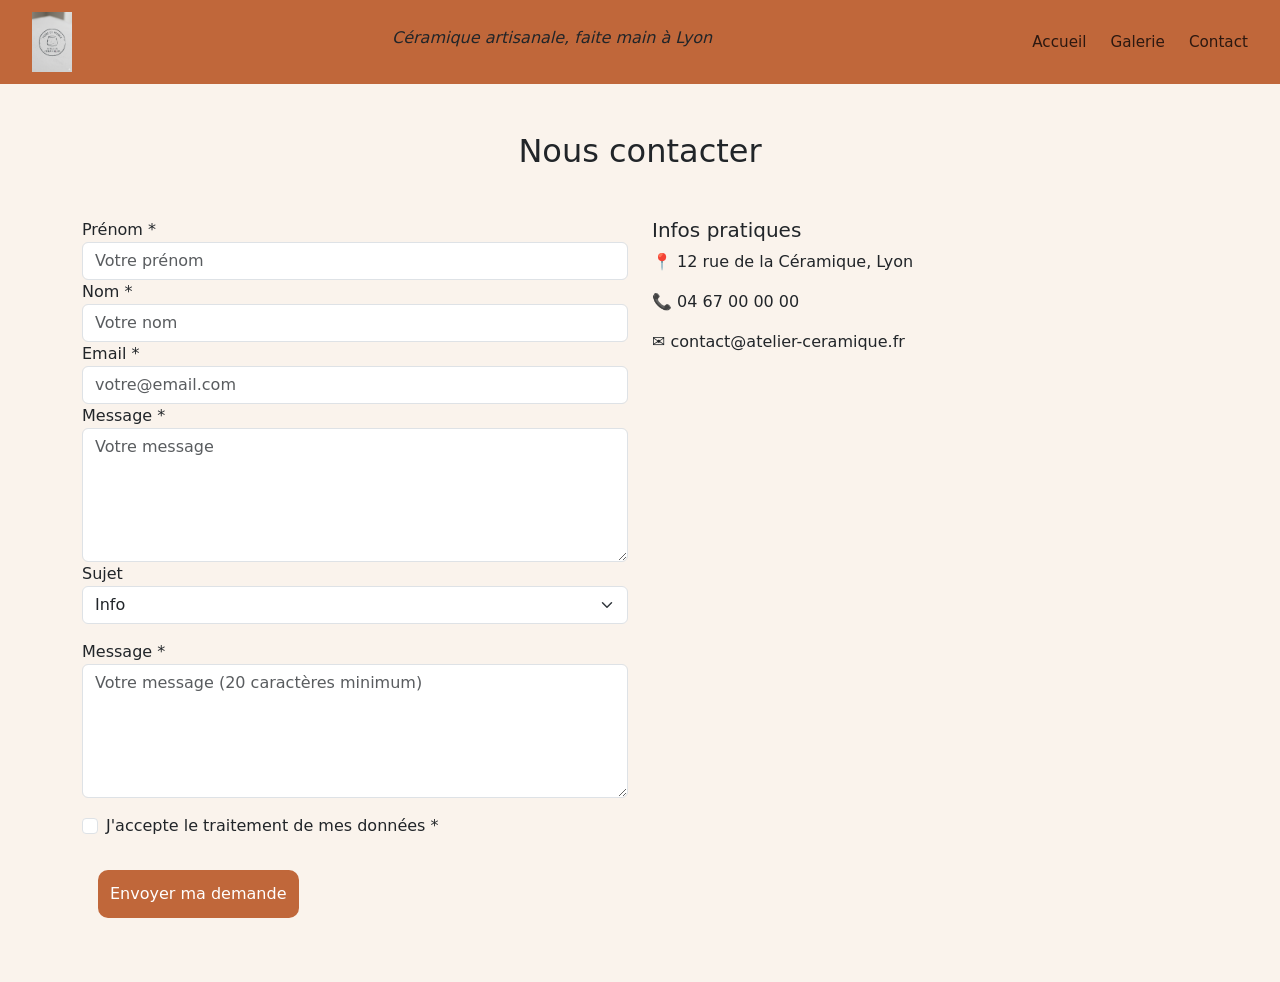
==== contact.html @ a86a5452 "update of the website" ====
<!doctype html>
<html lang="fr">
  <head>
    <meta charset="UTF-8" />
    <meta name="viewport" content="width=device-width, initial-scale=1.0" />
    <title>Notre galerie</title>
    <link
      href="https://cdn.jsdelivr.net/npm/bootstrap@5.3.3/dist/css/bootstrap.min.css"
      rel="stylesheet"
    />
    <link
      rel="stylesheet"
      href="https://cdn.jsdelivr.net/npm/bootstrap-icons@1.11.3/font/bootstrap-icons.min.css"
    />
    <link rel="stylesheet" href="/assets/style.css" />
  </head>
  <body>
    <!-- NAVBAR — partagée sur les 3 pages -->
    <header>
      <img class="header-img" src="/assets/images/Logo.png" alt="Logo" />
      <p class="h6">Céramique artisanale, faite main à Lyon</p>
      <nav>
        <a href="/index.html"> Accueil </a>
        <a href="/galerie.html"> Galerie </a>
        <a href="/contact.html"> Contact </a>
      </nav>
    </header>
    <main>
      <section class="py-5">
        <div class="container">
          <h2 class="text-center mb-5">Nous contacter</h2>
          <div class="row">
            <div class="col-md-6">
              <form>
                <label for="prenom">Prénom *</label>
                <input
                  type="text"
                  class="form-control"
                  id="prenom"
                  required
                  placeholder="Votre prénom"
                />

                <label for="nom">Nom *</label>
                <input
                  type="text"
                  class="form-control"
                  id="nom"
                  required
                  placeholder="Votre nom"
                />

                <label for="email">Email *</label>
                <input
                  type="email"
                  class="form-control"
                  id="email"
                  required
                  placeholder="votre@email.com"
                />

                <label for="message">Message *</label>
                <textarea
                  class="form-control"
                  id="message"
                  rows="5"
                  required
                  minlength="20"
                  placeholder="Votre message"
                ></textarea>
                <div class="mb-3">
                  <label for="sujet">Sujet</label>
                  <select
                    class="form-select"
                    id="sujet"
                    title="Sujet de votre message"
                  >
                    <option>Info</option>
                    <option>Commande</option>
                    <option>Autre</option>
                  </select>
                </div>
                <div class="mb-3">
                  <label>Message *</label>

                  <textarea
                    class="form-control"
                    rows="5"
                    required
                    minlength="20"
                    placeholder="Votre message (20 caractères minimum)"
                  ></textarea>
                </div>
                <div class="mb-3 form-check">
                  <input
                    type="checkbox"
                    class="form-check-input"
                    id="consent"
                    required
                  />
                  <label class="form-check-label" for="consent">
                    J'accepte le traitement de mes données *
                  </label>
                </div>
                <button type="submit" class="btn btn-warning">
                  Envoyer ma demande
                </button>
              </form>
            </div>
            <div class="col-md-5">
              <h5>Infos pratiques</h5>
              <p>📍 12 rue de la Céramique, Lyon</p>
              <p>📞 04 67 00 00 00</p>
              <p>✉ contact@atelier-ceramique.fr</p>
            </div>
          </div>
        </div>
      </section>
    </main>
  </body>
</html>
---- assets/style.css ----
:root {
  --color-primary: #c0673a; /* header, boutons principaux */
  --color-secondary: #d4a055; /* sections alternées, cards */
  --color-accent: #6b7c4b; /* hover, détails */
  --color-bg: #faf3ec; /* fond général de la page */
  --color-text: #2c1810; /* texte principal */
  --color-white: #ffffff; /* texte sur fond coloré */
}

body {
  background-color: var(--color-bg);
}

.section-values .card {
  background-color: var(--color-secondary);
}

/* HEADER & NAV */
header {
  display: flex;
  align-items: center;
  justify-content: space-between;
  gap: 1.5rem;
  padding: 0.75rem 2rem;
  background-color: var(--color-primary);
}

header img {
  height: 60px;
  width: auto;
}

header p {
  font-size: 0.85rem;
  color: var(--color-text);
  font-style: italic;
}

header nav {
  display: flex;
  gap: 1.5rem;
}

header nav a {
  text-decoration: none;
  color: var(--color-text);
  font-size: 0.95rem;
}

/* HERO */
.hero {
  background-image: url("/assets/images/cafeconcetto-4fXPCj0_828-unsplash.jpg");
  background-size: cover;
  background-position: center;
  max-height: 800px;
}

.hero-text {
  padding: 2rem;
}

/* A propos */
.section-apropos img {
  max-height: 350px;
  width: auto;
  display: block;
  margin: 0 auto;
}
.apropos-text {
  padding: 2rem;
}

.card {
  text-align: center;
  border: none;
  background-color: var(--color-bg);
}

.card .bi {
  font-size: 2rem;
  color: var(--color-primary);
}

/* Footer INDEX*/
.footer {
  display: flex;
  flex-direction: column;
  justify-content: center;
  align-items: center;
  padding: 1rem 0;
}

.footer a {
  color: var(--color-text);
}

/* Footer Galery */
.footer_galery {
  display: flex;
  justify-content: space-between;
  padding: 1rem 2rem;
  font-size: 12px;
}

.footer_galery h4 {
  font-size: 14px;
}

.socialmedia {
  display: flex;
  flex-wrap: wrap;
  gap: 0.5rem;
}

.socialmedia h4 {
  width: 100%;
  margin-bottom: 0;
}

.socialmedia a {
  color: var(--color-primary);
  font-size: 1rem;
}

/* Contact */
.btn {
  background-color: var(--color-primary);
  color: var(--color-white);
  border: none;
  border-radius: 10px;
  margin: 1rem;
  padding: 0.75rem;
}

.btn:hover {
  color: var(--color-accent);
  cursor: pointer;
}
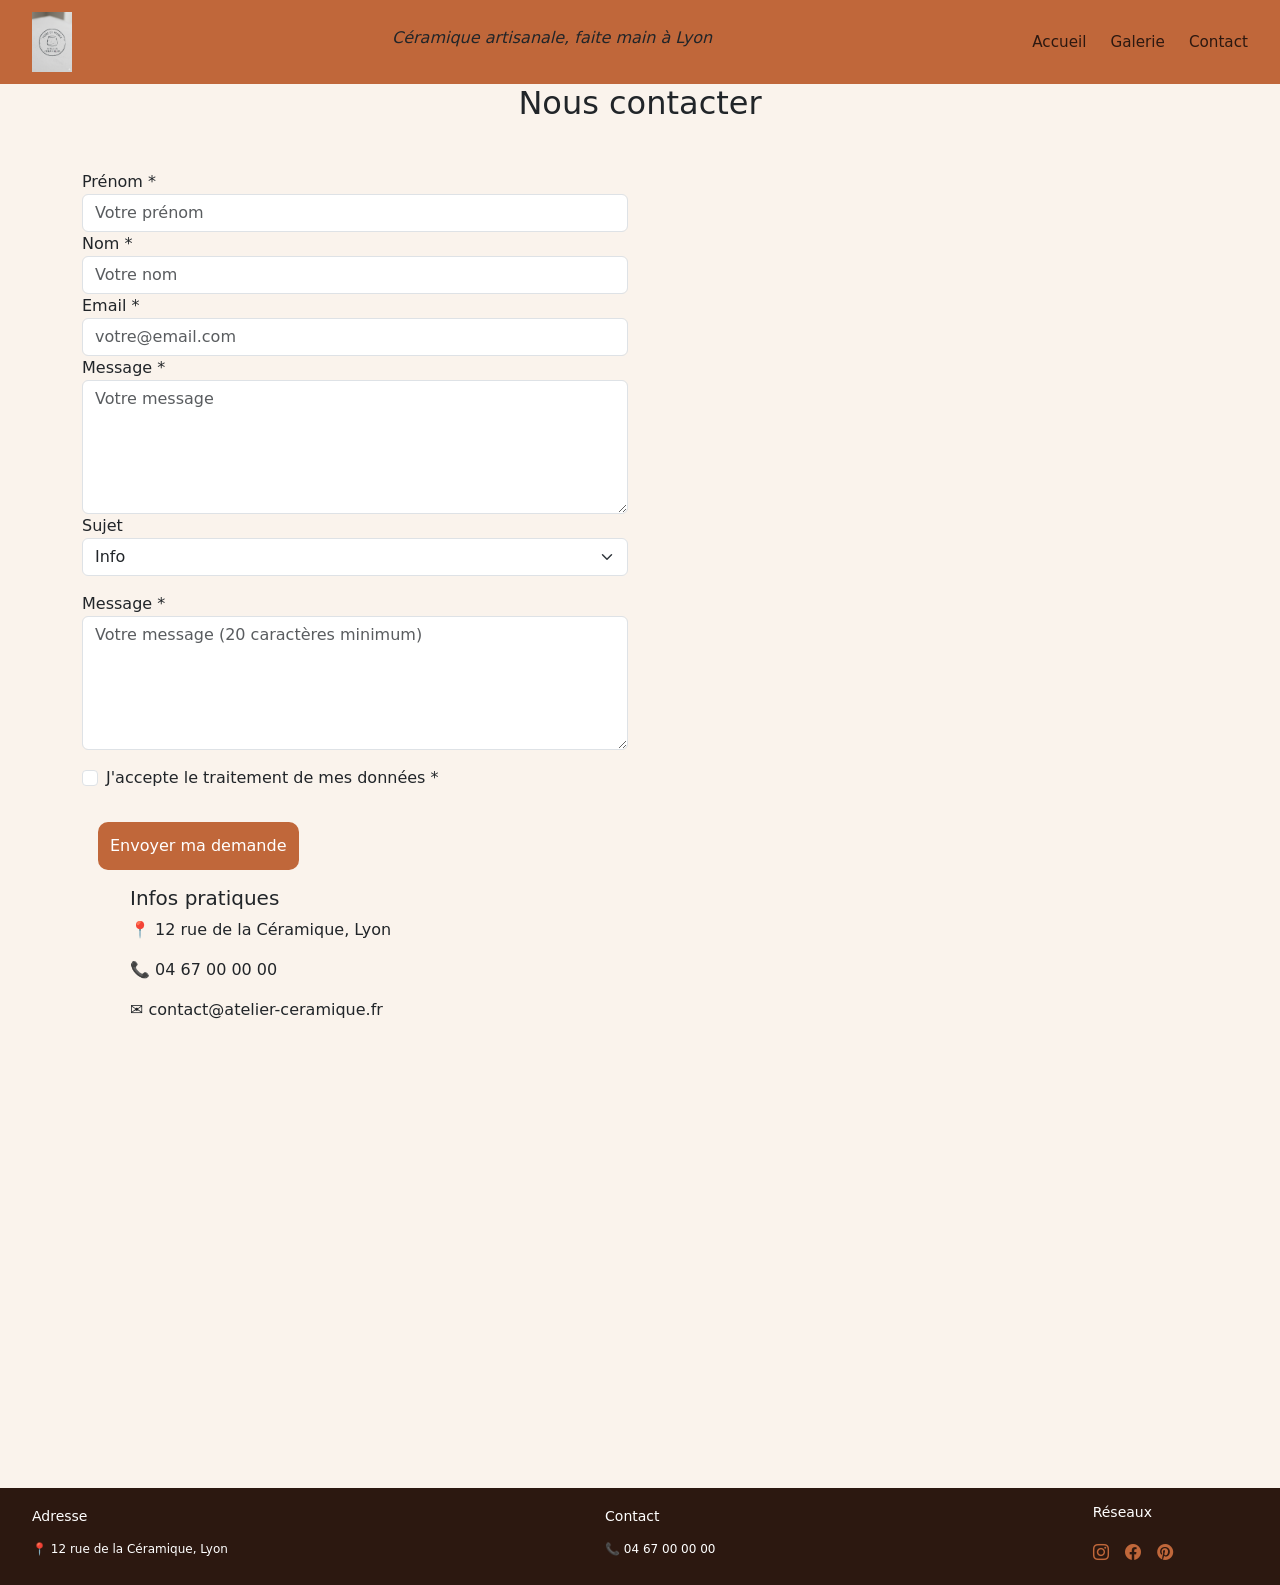
==== commit cb1f20c7: "improvements of features" ====
--- a/contact.html
+++ b/contact.html
@@ -26,7 +26,7 @@
       </nav>
     </header>
     <main>
-      <section class="py-5">
+      <section class="py-6">
         <div class="container">
           <h2 class="text-center mb-5">Nous contacter</h2>
           <div class="row">
@@ -107,15 +107,36 @@
                 </button>
               </form>
             </div>
-            <div class="col-md-5">
+              <div class="col-md-5 informations">
               <h5>Infos pratiques</h5>
               <p>📍 12 rue de la Céramique, Lyon</p>
               <p>📞 04 67 00 00 00</p>
               <p>✉ contact@atelier-ceramique.fr</p>
+                <iframe src="https://www.google.com/maps/embed?pb=!1m16!1m12!1m3!1d6693.647972815062!2d4.827617798118045!3d45.767545154602026!2m3!1f0!2f0!3f0!3m2!1i1024!2i768!4f13.1!2m1!1s%2012%20rue%20de%20la%20C%C3%A9ramique%2C%20Lyon!5e1!3m2!1sfr!2sfr!4v1779997614033!5m2!1sfr!2sfr" width="600" height="450" style="border:0;" allowfullscreen="" loading="lazy" referrerpolicy="no-referrer-when-downgrade"></iframe>
             </div>
           </div>
         </div>
+      
       </section>
     </main>
+    <footer>
+      <div class="footer">
+        <div>
+          <h4>Adresse</h4>
+          <p class="card-text"> 📍 12 rue de la Céramique, Lyon </p>
+        </div>
+        <div>
+          <h4>Contact</h4>
+          <p class="card-text"> 📞 04 67 00 00 00</p>
+        </div>
+        <div class="footer-socialmedia">
+          <h4>Réseaux</h4>
+          <a href="#" target="_blank" rel="noopener" title="Instagram"><i class="bi bi-instagram"></i></a>
+          <a href="#" target="_blank" rel="noopener" title="Facebook"><i class="bi bi-facebook"></i></a>
+          <a href="#" target="_blank" rel="noopener" title="Pinterest"><i class="bi bi-pinterest"></i></a>
+      </div>
+      </div>
+      </div>
+    </footer>
   </body>
 </html>
--- a/assets/style.css
+++ b/assets/style.css
@@ -1,3 +1,7 @@
+/* ============================================
+GENERAL */
+
+/* Variables CSS */
 :root {
   --color-primary: #c0673a; /* header, boutons principaux */
   --color-secondary: #d4a055; /* sections alternées, cards */
@@ -7,15 +11,21 @@
   --color-white: #ffffff; /* texte sur fond coloré */
 }
 
+/* Reset box */
+*,
+*::before,
+*::after {
+  box-sizing: border-box;
+}
+
+:hover {
+}
+
 body {
   background-color: var(--color-bg);
 }
 
-.section-values .card {
-  background-color: var(--color-secondary);
-}
-
-/* HEADER & NAV */
+/* Header */
 header {
   display: flex;
   align-items: center;
@@ -47,82 +57,45 @@
   font-size: 0.95rem;
 }
 
-/* HERO */
-.hero {
-  background-image: url("/assets/images/cafeconcetto-4fXPCj0_828-unsplash.jpg");
-  background-size: cover;
-  background-position: center;
-  max-height: 800px;
-}
-
-.hero-text {
-  padding: 2rem;
-}
-
-/* A propos */
-.section-apropos img {
-  max-height: 350px;
-  width: auto;
-  display: block;
-  margin: 0 auto;
-}
-.apropos-text {
-  padding: 2rem;
-}
-
-.card {
-  text-align: center;
-  border: none;
-  background-color: var(--color-bg);
-}
-
-.card .bi {
-  font-size: 2rem;
-  color: var(--color-primary);
-}
-
-/* Footer INDEX*/
+a:hover {
+  color: var(--color-accent);
+  cursor: pointer;
+}
+
+/* Footer */
 .footer {
   display: flex;
-  flex-direction: column;
-  justify-content: center;
-  align-items: center;
-  padding: 1rem 0;
-}
-
-.footer a {
-  color: var(--color-text);
-}
-
-/* Footer Galery */
-.footer_galery {
-  display: flex;
   justify-content: space-between;
+  align-items: center;
   padding: 1rem 2rem;
   font-size: 12px;
-}
-
-.footer_galery h4 {
+  background-color: var(--color-text);
+  color: var(--color-white);
+  line-height: 2rem;
+}
+
+.footer h4 {
   font-size: 14px;
 }
 
-.socialmedia {
+.footer-socialmedia {
   display: flex;
   flex-wrap: wrap;
-  gap: 0.5rem;
-}
-
-.socialmedia h4 {
+  gap: 1rem;
+}
+
+.footer-socialmedia h4 {
   width: 100%;
   margin-bottom: 0;
 }
 
-.socialmedia a {
+.footer-socialmedia a {
   color: var(--color-primary);
   font-size: 1rem;
 }
 
-/* Contact */
+/* ============================================
+Button */
 .btn {
   background-color: var(--color-primary);
   color: var(--color-white);
@@ -136,3 +109,110 @@
   color: var(--color-accent);
   cursor: pointer;
 }
+
+/* ============================================
+INDEX - hero */
+.hero {
+  background-image: url("/assets/images/cafeconcetto-4fXPCj0_828-unsplash.jpg");
+  background-size: cover;
+  background-position: center;
+  display: flex;
+  align-items: center;
+  justify-content: center;
+}
+
+.hero-container {
+  width: 100%;
+  min-height: 50rem;
+  display: flex;
+  flex-direction: column;
+  justify-content: center;
+  align-items: center;
+  color: var(--color-text);
+  padding-top: 0;
+  transform: translateY(-4rem); /* décaler le contenu vers le haut  */
+}
+
+.hero-text {
+  max-width: 700px;
+  margin-top: 5rem;
+  font-size: 24px;
+  margin-bottom: 0.75rem;
+  color: var(--color-white);
+  transform: translateY(3rem);
+  transform: translateX(3rem);
+}
+
+.hero_button {
+  margin-top: 3rem;
+}
+
+/* INDEX - About */
+
+.about-image img {
+  width: 100%;
+  height: 400px;
+  object-fit: cover;
+}
+
+.about-text {
+  display: flex;
+  flex-direction: column;
+  justify-content: center;
+}
+
+/* INDEX - values */
+.card {
+  text-align: center;
+  border: none;
+  background-color: var(--color-bg);
+}
+
+.card .bi {
+  font-size: 2rem;
+  color: var(--color-primary);
+}
+
+.section-values .card {
+  background-color: var(--color-secondary);
+}
+
+/* INDEX - contact */
+.contact-index {
+  display: flex;
+  flex-direction: column;
+  justify-content: center;
+  align-items: center;
+  background-color: var(--color-secondary);
+  padding: 1rem 0;
+}
+
+.card-text {
+  display: flex;
+  flex-direction: column;
+  align-items: center;
+}
+
+.contact-index a {
+  color: var(--color-text);
+}
+
+/* ============================================
+GALERIE */
+.gallery-section .card img {
+  width: 100%;
+  height: 260px;
+  object-fit: cover; /* recadre les pics*/
+}
+
+/* ============================================
+Contact */
+
+.informations {
+  margin: 0 3rem;
+  display: flex;
+  flex-direction: column;}
+
+.informations iframe {
+  width: 80%;
+}
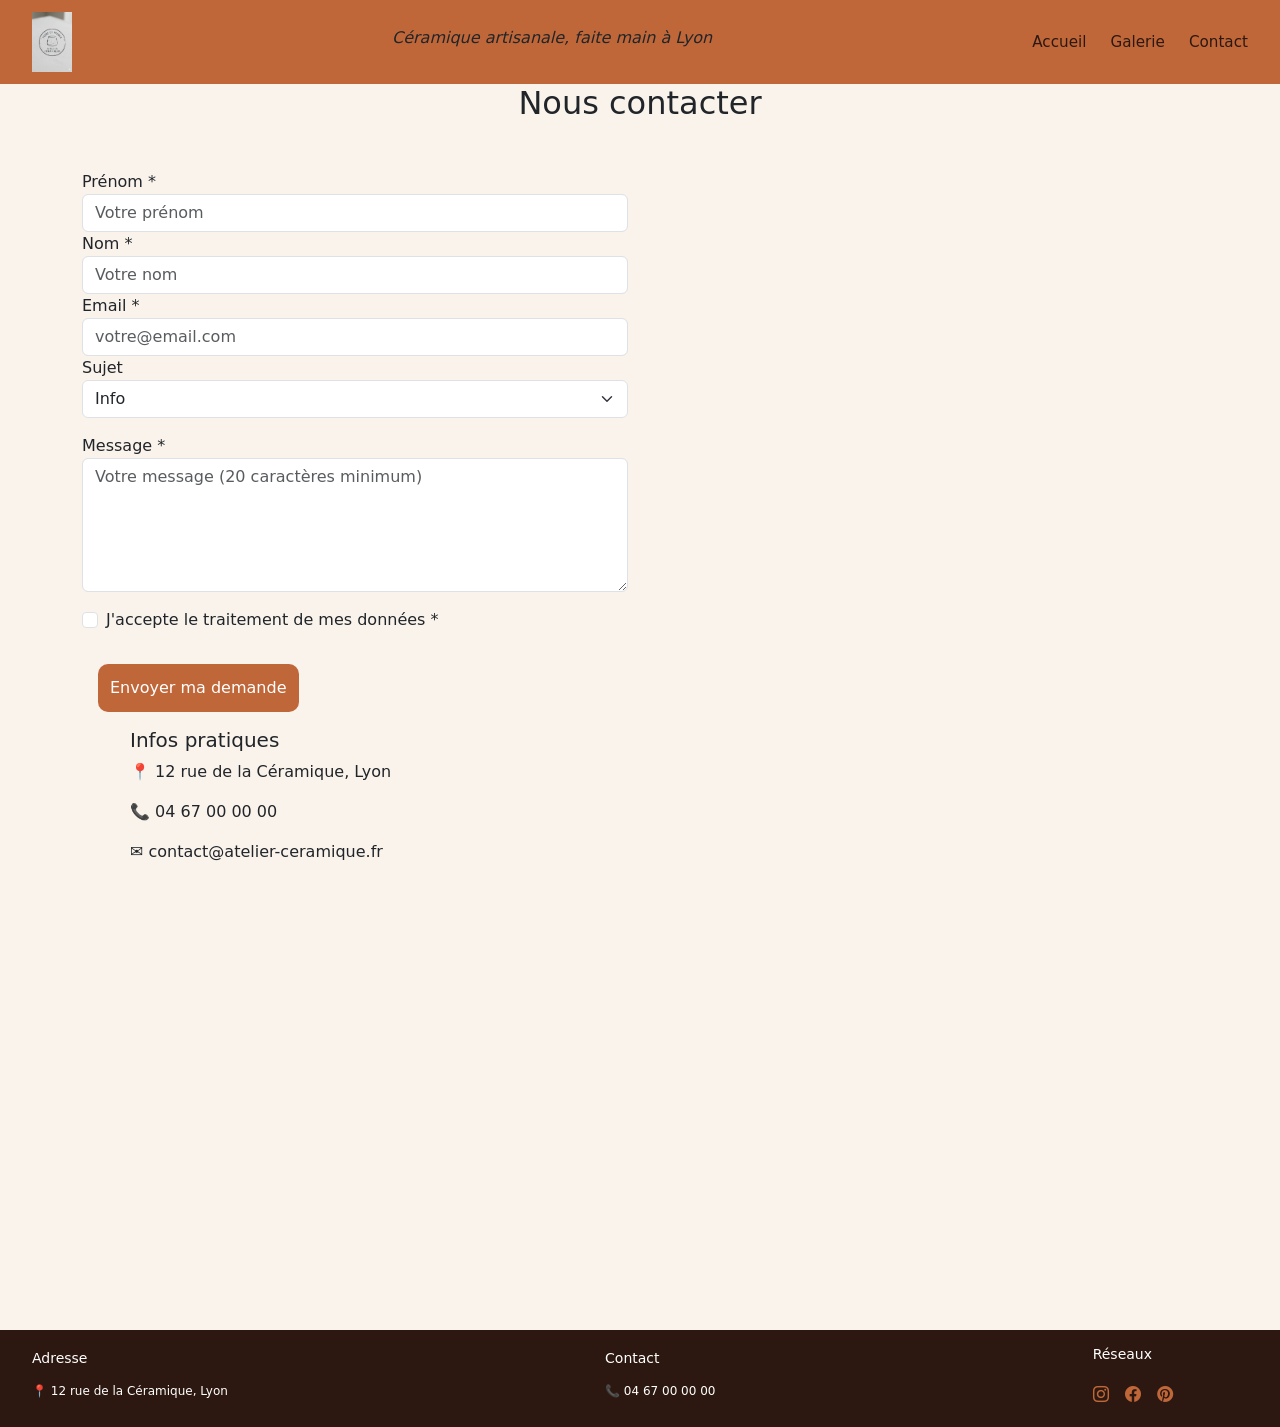
==== commit c5f16c29: "little update" ====
--- a/contact.html
+++ b/contact.html
@@ -58,16 +58,6 @@
                   required
                   placeholder="votre@email.com"
                 />
-
-                <label for="message">Message *</label>
-                <textarea
-                  class="form-control"
-                  id="message"
-                  rows="5"
-                  required
-                  minlength="20"
-                  placeholder="Votre message"
-                ></textarea>
                 <div class="mb-3">
                   <label for="sujet">Sujet</label>
                   <select
@@ -81,8 +71,7 @@
                   </select>
                 </div>
                 <div class="mb-3">
-                  <label>Message *</label>
-
+                  <label for="message">Message *</label>
                   <textarea
                     class="form-control"
                     rows="5"
@@ -112,7 +101,7 @@
               <p>📍 12 rue de la Céramique, Lyon</p>
               <p>📞 04 67 00 00 00</p>
               <p>✉ contact@atelier-ceramique.fr</p>
-                <iframe src="https://www.google.com/maps/embed?pb=!1m16!1m12!1m3!1d6693.647972815062!2d4.827617798118045!3d45.767545154602026!2m3!1f0!2f0!3f0!3m2!1i1024!2i768!4f13.1!2m1!1s%2012%20rue%20de%20la%20C%C3%A9ramique%2C%20Lyon!5e1!3m2!1sfr!2sfr!4v1779997614033!5m2!1sfr!2sfr" width="600" height="450" style="border:0;" allowfullscreen="" loading="lazy" referrerpolicy="no-referrer-when-downgrade"></iframe>
+                <iframe title="Carte de l'atelier" src="https://www.google.com/maps/embed?pb=!1m16!1m12!1m3!1d6693.647972815062!2d4.827617798118045!3d45.767545154602026!2m3!1f0!2f0!3f0!3m2!1i1024!2i768!4f13.1!2m1!1s%2012%20rue%20de%20la%20C%C3%A9ramique%2C%20Lyon!5e1!3m2!1sfr!2sfr!4v1779997614033!5m2!1sfr!2sfr" width="600" height="450" frameborder="0" allowfullscreen loading="lazy"></iframe>
             </div>
           </div>
         </div>
--- a/assets/style.css
+++ b/assets/style.css
@@ -18,9 +18,6 @@
   box-sizing: border-box;
 }
 
-:hover {
-}
-
 body {
   background-color: var(--color-bg);
 }
@@ -211,7 +208,8 @@
 .informations {
   margin: 0 3rem;
   display: flex;
-  flex-direction: column;}
+  flex-direction: column;
+}
 
 .informations iframe {
   width: 80%;
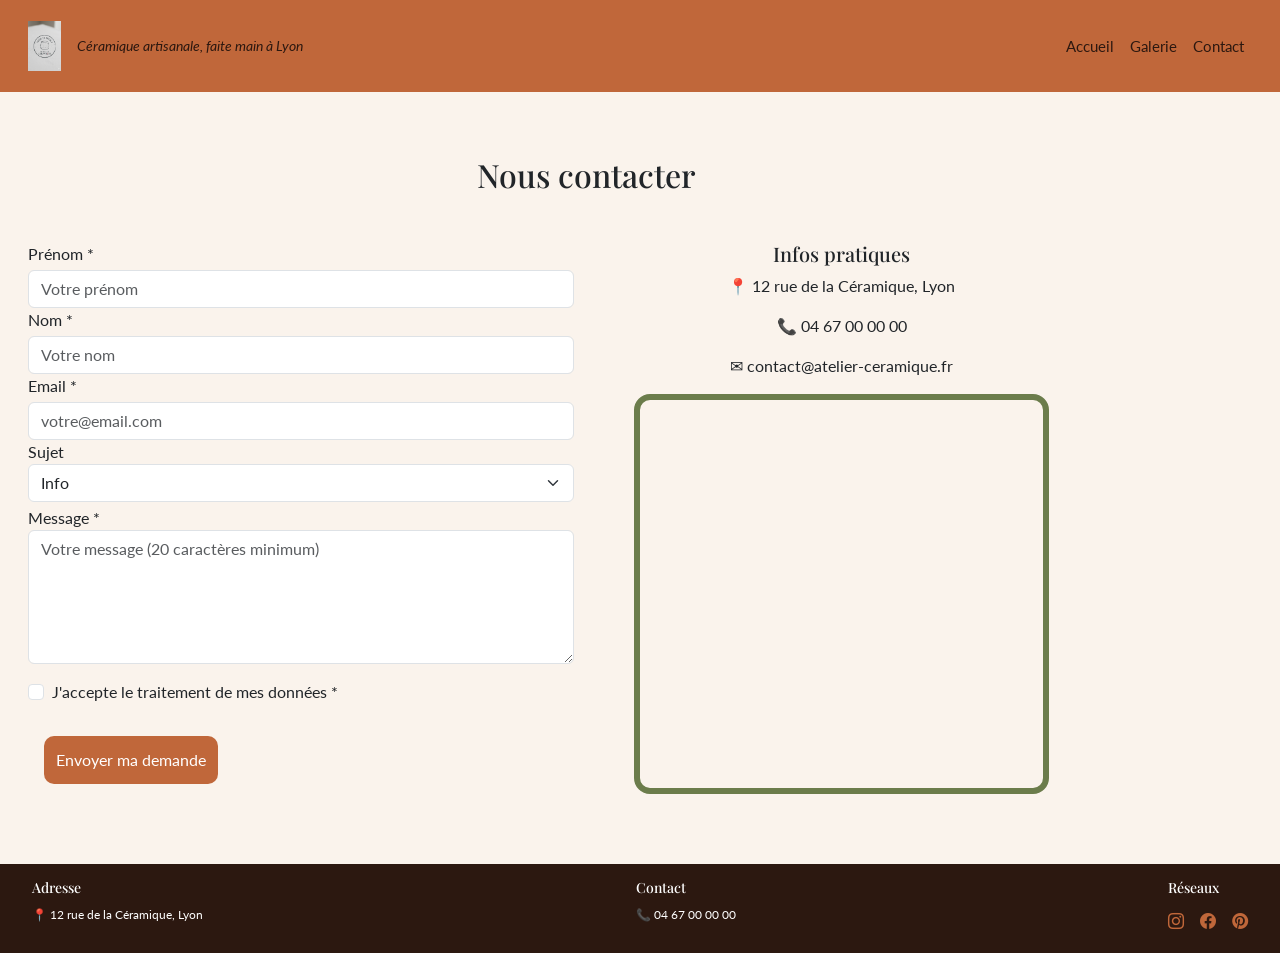
==== commit 960b7574: "the project is done -send over" ====
--- a/contact.html
+++ b/contact.html
@@ -3,7 +3,7 @@
   <head>
     <meta charset="UTF-8" />
     <meta name="viewport" content="width=device-width, initial-scale=1.0" />
-    <title>Notre galerie</title>
+    <title>Nous contacter</title>
     <link
       href="https://cdn.jsdelivr.net/npm/bootstrap@5.3.3/dist/css/bootstrap.min.css"
       rel="stylesheet"
@@ -13,26 +13,61 @@
       href="https://cdn.jsdelivr.net/npm/bootstrap-icons@1.11.3/font/bootstrap-icons.min.css"
     />
     <link rel="stylesheet" href="/assets/style.css" />
+    <link href="https://fonts.googleapis.com/css2?family=Playfair+Display:wght@400;700&family=Lato:wght@400;700&display=swap" rel="stylesheet">
   </head>
   <body>
     <!-- NAVBAR — partagée sur les 3 pages -->
-    <header>
-      <img class="header-img" src="/assets/images/Logo.png" alt="Logo" />
-      <p class="h6">Céramique artisanale, faite main à Lyon</p>
-      <nav>
-        <a href="/index.html"> Accueil </a>
-        <a href="/galerie.html"> Galerie </a>
-        <a href="/contact.html"> Contact </a>
-      </nav>
-    </header>
+     <header>
+        <nav class="navbar navbar-expand-md">
+          <div class="container-fluid">
+            
+            <!-- Logo -->
+            <a class="navbar-brand" href="/index.html">
+              <img class="header-img" src="/assets/images/Logo.png" alt="Atelier Céramique Lyon" />
+            </a>
+            <div class="tagline-div">
+              <p class="tagline">Céramique artisanale, faite main à Lyon</p>
+            </div>
+      
+
+            <!-- Bouton burger (visible uniquement sur mobile) -->
+            <button 
+              class="navbar-toggler" 
+              type="button" 
+              data-bs-toggle="collapse" 
+              data-bs-target="#navMenu"
+              aria-controls="navMenu" 
+              aria-expanded="false" 
+              aria-label="Ouvrir le menu"
+            >
+              <span class="navbar-toggler-icon"></span>
+            </button>
+
+            <!-- Menu (collapsed sur mobile, visible sur md+) -->
+            <div class="collapse navbar-collapse" id="navMenu">
+              <ul class="navbar-nav ms-auto">
+                <li class="nav-item">
+                  <a class="nav-link" href="/index.html">Accueil</a>
+                </li>
+                <li class="nav-item">
+                  <a class="nav-link" href="/galerie.html">Galerie</a>
+                </li>
+                <li class="nav-item">
+                  <a class="nav-link" href="/contact.html">Contact</a>
+                </li>
+              </ul>
+            </div>
+          </div>
+        </nav>
+      </header>
     <main>
-      <section class="py-6">
-        <div class="container">
+      <section class="py-5">
+        <div class="container contact-container">
           <h2 class="text-center mb-5">Nous contacter</h2>
           <div class="row">
             <div class="col-md-6">
               <form>
-                <label for="prenom">Prénom *</label>
+                <label for="prenom" class="mb-1">Prénom *</label>
                 <input
                   type="text"
                   class="form-control"
@@ -41,7 +76,7 @@
                   placeholder="Votre prénom"
                 />
 
-                <label for="nom">Nom *</label>
+                <label for="nom" class="mb-1">Nom *</label>
                 <input
                   type="text"
                   class="form-control"
@@ -50,7 +85,7 @@
                   placeholder="Votre nom"
                 />
 
-                <label for="email">Email *</label>
+                <label for="email" class="mb-1">Email *</label>
                 <input
                   type="email"
                   class="form-control"
@@ -58,7 +93,7 @@
                   required
                   placeholder="votre@email.com"
                 />
-                <div class="mb-3">
+                <div class="mb-1">
                   <label for="sujet">Sujet</label>
                   <select
                     class="form-select"
@@ -73,6 +108,7 @@
                 <div class="mb-3">
                   <label for="message">Message *</label>
                   <textarea
+                  id="message"
                     class="form-control"
                     rows="5"
                     required
@@ -91,17 +127,18 @@
                     J'accepte le traitement de mes données *
                   </label>
                 </div>
-                <button type="submit" class="btn btn-warning">
+                <button type="submit" class="btn">
                   Envoyer ma demande
                 </button>
               </form>
             </div>
               <div class="col-md-5 informations">
+                <hr class="separateur">
               <h5>Infos pratiques</h5>
               <p>📍 12 rue de la Céramique, Lyon</p>
               <p>📞 04 67 00 00 00</p>
               <p>✉ contact@atelier-ceramique.fr</p>
-                <iframe title="Carte de l'atelier" src="https://www.google.com/maps/embed?pb=!1m16!1m12!1m3!1d6693.647972815062!2d4.827617798118045!3d45.767545154602026!2m3!1f0!2f0!3f0!3m2!1i1024!2i768!4f13.1!2m1!1s%2012%20rue%20de%20la%20C%C3%A9ramique%2C%20Lyon!5e1!3m2!1sfr!2sfr!4v1779997614033!5m2!1sfr!2sfr" width="600" height="450" frameborder="0" allowfullscreen loading="lazy"></iframe>
+                <iframe title="Carte de l'atelier" src="https://www.google.com/maps/embed?pb=!1m16!1m12!1m3!1d6693.647972815062!2d4.827617798118045!3d45.767545154602026!2m3!1f0!2f0!3f0!3m2!1i1024!2i768!4f13.1!2m1!1s%2012%20rue%20de%20la%20C%C3%A9ramique%2C%20Lyon!5e1!3m2!1sfr!2sfr!4v1779997614033!5m2!1sfr!2sfr" height="450" frameborder="0" allowfullscreen loading="lazy"></iframe>
             </div>
           </div>
         </div>
@@ -112,20 +149,22 @@
       <div class="footer">
         <div>
           <h4>Adresse</h4>
-          <p class="card-text"> 📍 12 rue de la Céramique, Lyon </p>
+          <p class="footer-text"> 📍 12 rue de la Céramique, Lyon </p>
         </div>
         <div>
           <h4>Contact</h4>
-          <p class="card-text"> 📞 04 67 00 00 00</p>
+          <p class="footer-text"> 📞 04 67 00 00 00</p>
         </div>
         <div class="footer-socialmedia">
           <h4>Réseaux</h4>
-          <a href="#" target="_blank" rel="noopener" title="Instagram"><i class="bi bi-instagram"></i></a>
-          <a href="#" target="_blank" rel="noopener" title="Facebook"><i class="bi bi-facebook"></i></a>
-          <a href="#" target="_blank" rel="noopener" title="Pinterest"><i class="bi bi-pinterest"></i></a>
-      </div>
-      </div>
+          <div class="footer-social-icons">
+            <a href="#" target="_blank" rel="noopener" title="Instagram" aria-label="Instagram"><i class="bi bi-instagram" aria-hidden="true"></i></a>
+            <a href="#" target="_blank" rel="noopener" title="Facebook" aria-label="Facebook"><i class="bi bi-facebook" aria-hidden="true"></i></a>
+            <a href="#" target="_blank" rel="noopener" title="Pinterest" aria-label="Pinterest"><i class="bi bi-pinterest" aria-hidden="true"></i></a>
+          </div>
+        </div>
       </div>
     </footer>
+    <script src="https://cdn.jsdelivr.net/npm/bootstrap@5.3.3/dist/js/bootstrap.bundle.min.js"></script>
   </body>
 </html>
--- a/assets/style.css
+++ b/assets/style.css
@@ -20,56 +20,82 @@
 
 body {
   background-color: var(--color-bg);
+  font-family: "Lato", sans-serif;
+}
+
+h1,
+h2,
+h3,
+h4,
+h5 {
+  font-family: "Playfair Display", serif;
 }
 
 /* Header */
 header {
-  display: flex;
-  align-items: center;
-  justify-content: space-between;
-  gap: 1.5rem;
-  padding: 0.75rem 2rem;
   background-color: var(--color-primary);
-}
-
-header img {
-  height: 60px;
+  padding: 0.5rem 1rem;
+}
+
+.header-img {
+  height: 50px;
   width: auto;
 }
 
-header p {
-  font-size: 0.85rem;
+.tagline {
+  font-size: 0.7rem;
   color: var(--color-text);
   font-style: italic;
-}
-
-header nav {
-  display: flex;
-  gap: 1.5rem;
-}
-
-header nav a {
-  text-decoration: none;
+  margin: 0;
+  flex: 1;
+  text-align: center;
+}
+
+.navbar-nav .nav-link {
   color: var(--color-text);
   font-size: 0.95rem;
 }
 
-a:hover {
+.navbar-nav .nav-link:hover {
   color: var(--color-accent);
-  cursor: pointer;
+}
+
+.navbar-toggler {
+  border-color: var(--color-text);
+}
+
+.navbar-toggler-icon {
+  background-image: url("data:image/svg+xml,%3csvg xmlns='http://www.w3.org/2000/svg' viewBox='0 0 30 30'%3e%3cpath stroke='%232c1810' stroke-width='2' d='M4 7h22M4 15h22M4 23h22'/%3e%3c/svg%3e");
 }
 
 /* Footer */
 .footer {
   display: flex;
-  justify-content: space-between;
-  align-items: center;
-  padding: 1rem 2rem;
+  flex-direction: column;
+  gap: 0;
+  padding: 1.5rem 1rem;
   font-size: 12px;
   background-color: var(--color-text);
   color: var(--color-white);
   line-height: 2rem;
 }
+.footer > div {
+  width: 100%;
+  display: flex;
+  flex-direction: column;
+  align-items: center;
+  padding: 1rem 0;
+  border-bottom: 1px solid rgba(255, 255, 255, 0.15);
+}
+
+.footer > div:last-child {
+  border-bottom: none; /* pas de ligne après le dernier */
+}
+
+.footer-text {
+  margin: 0;
+  line-height: 1.6;
+}
 
 .footer h4 {
   font-size: 14px;
@@ -77,13 +103,21 @@
 
 .footer-socialmedia {
   display: flex;
-  flex-wrap: wrap;
+  flex-direction: column;
+  align-items: center;
+  gap: 0.5rem;
+}
+
+.footer-socialmedia h4 {
+  margin-bottom: 0;
+  text-align: center;
+}
+
+.footer-social-icons {
+  display: flex;
+  flex-direction: row;
   gap: 1rem;
-}
-
-.footer-socialmedia h4 {
-  width: 100%;
-  margin-bottom: 0;
+  align-items: center;
 }
 
 .footer-socialmedia a {
@@ -103,6 +137,7 @@
 }
 
 .btn:hover {
+  background-color: var(--color-primary);
   color: var(--color-accent);
   cursor: pointer;
 }
@@ -110,45 +145,52 @@
 /* ============================================
 INDEX - hero */
 .hero {
+  min-height: 30rem;
   background-image: url("/assets/images/cafeconcetto-4fXPCj0_828-unsplash.jpg");
   background-size: cover;
   background-position: center;
+  position: relative;
   display: flex;
   align-items: center;
   justify-content: center;
 }
 
+.hero::before {
+  content: "";
+  position: absolute;
+  inset: 0;
+  background-color: rgba(0, 0, 0, 0.45);
+}
+
 .hero-container {
-  width: 100%;
-  min-height: 50rem;
+  position: relative;
+  z-index: 1;
+  width: 100%;
+  padding: 2rem 1rem;
   display: flex;
   flex-direction: column;
   justify-content: center;
   align-items: center;
-  color: var(--color-text);
-  padding-top: 0;
-  transform: translateY(-4rem); /* décaler le contenu vers le haut  */
+  color: var(--color-white);
 }
 
 .hero-text {
   max-width: 700px;
-  margin-top: 5rem;
-  font-size: 24px;
+  font-size: 1.25rem;
+  margin-top: 1rem;
   margin-bottom: 0.75rem;
   color: var(--color-white);
-  transform: translateY(3rem);
-  transform: translateX(3rem);
 }
 
 .hero_button {
-  margin-top: 3rem;
+  margin-top: 2rem;
 }
 
 /* INDEX - About */
-
 .about-image img {
   width: 100%;
-  height: 400px;
+  height: auto;
+  max-height: 300px;
   object-fit: cover;
 }
 
@@ -170,10 +212,49 @@
   color: var(--color-primary);
 }
 
+.card-img-wrapper {
+  position: relative;
+  overflow: hidden;
+}
+
+.card-img-wrapper img {
+  width: 100%;
+  height: 260px;
+  object-fit: cover;
+  transition: transform 0.3s ease;
+}
+
+.card-img-wrapper:hover img {
+  transform: scale(1.05); /* zoom */
+}
+
+.card-overlay {
+  position: absolute;
+  inset: 0; /* couvre l'image */
+  background: rgba(0, 0, 0, 0.55);
+  color: white;
+  display: flex;
+  flex-direction: column;
+  justify-content: center;
+  align-items: center;
+  text-align: center;
+  padding: 1rem;
+  opacity: 0;
+  transition: opacity 0.3s ease;
+}
+
+.card-img-wrapper:hover .card-overlay {
+  opacity: 1;
+}
+
 .section-values .card {
   background-color: var(--color-secondary);
 }
 
+.section-values .row {
+  gap: 1rem 0;
+}
+
 /* INDEX - contact */
 .contact-index {
   display: flex;
@@ -199,18 +280,162 @@
 .gallery-section .card img {
   width: 100%;
   height: 260px;
-  object-fit: cover; /* recadre les pics*/
-}
-
-/* ============================================
-Contact */
-
+  object-fit: cover;
+}
+
+/* ============================================
+CONTACT */
+.contact-container {
+  margin: 1rem;
+}
 .informations {
-  margin: 0 3rem;
-  display: flex;
-  flex-direction: column;
+  display: flex;
+  flex-direction: column;
+  align-items: center;
+  margin-top: 1.5rem;
 }
 
 .informations iframe {
-  width: 80%;
-}
+  width: 100%;
+  height: 300px;
+  display: block;
+  border: 0.4rem solid var(--color-accent);
+  border-radius: 1rem;
+}
+
+.separateur {
+  width: 100%;
+  border-top: 3px solid var(--color-primary);
+  opacity: 1;
+  margin-bottom: 1.5rem;
+}
+
+/* ============================================
+MEDIA QUERIES */
+
+/* TABLETTE — min-width: 768px */
+@media (min-width: 768px) {
+  /* INDEX Header */
+  .tagline {
+    font-size: 0.85rem;
+    align-items: center;
+  }
+
+  /* INDEX Hero */
+  .hero {
+    min-height: 40rem;
+  }
+
+  .hero-text {
+    font-size: 1.5rem;
+  }
+
+  /* INDEX About */
+  .about-image img {
+    max-height: 400px;
+  }
+
+  /* GALERIE */
+  .gallery-section .card img {
+    height: 200px;
+    object-fit: cover;
+  }
+
+  /* CONTACT */
+
+  .informations {
+    padding-left: 2rem;
+    margin-top: 0;
+    align-items: center;
+  }
+
+  .separateur {
+    display: none;
+  }
+
+  /* Footer */
+  .footer {
+    flex-direction: row;
+    justify-content: space-between;
+    align-items: flex-start;
+    padding: 1rem 2rem;
+  }
+
+  .footer > div {
+    width: auto;
+    padding: 0;
+    border-bottom: none;
+    align-items: flex-start;
+  }
+
+  .footer-text {
+    text-align: left;
+  }
+
+  .footer-socialmedia h4 {
+    text-align: left;
+  }
+}
+
+/* DESKTOP — min-width: 1200px */
+@media (min-width: 1200px) {
+  /* INDEX - Hero */
+  .hero {
+    min-height: 60rem;
+  }
+
+  .hero-text {
+    font-size: 1.5rem;
+  }
+
+  .tagline {
+    font-size: 0.85rem;
+  }
+
+  /* INDEX - About */
+  .about-image img {
+    height: 500px;
+    max-height: 500px;
+  }
+
+  /* INDEX -Sélection */
+  .selection-section img {
+    height: 280px;
+    width: 100%;
+    object-fit: cover;
+  }
+
+  /* INDEX - Valeurs */
+  .section-values .card {
+    padding: 3rem 1.5rem;
+    min-height: 220px;
+  }
+
+  .section-values .row {
+    gap: 0;
+  }
+
+  /* GALERIE */
+  .gallery-section .card img {
+    height: 360px;
+  }
+
+  /* CONTACT */
+  .informations {
+    padding-left: 3rem;
+  }
+
+  .informations iframe {
+    height: 400px;
+  }
+  .separateur {
+    border: none;
+  }
+
+  /* Footer */
+  .footer > div {
+    width: auto;
+    padding: 0;
+    border-bottom: none;
+  }
+}
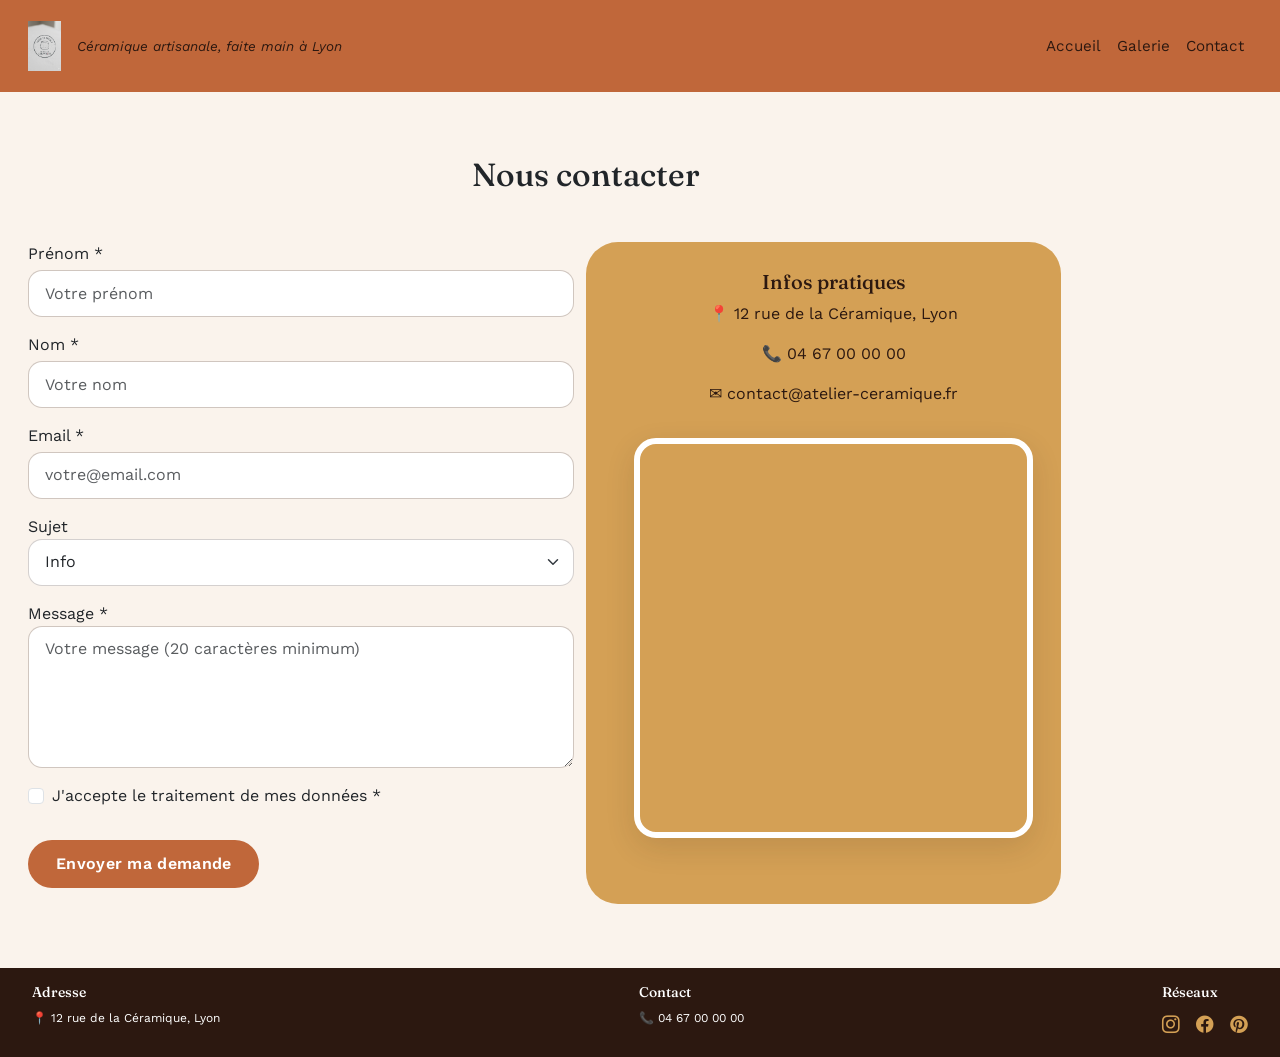
==== commit 67b5d805: "featured added" ====
--- a/contact.html
+++ b/contact.html
@@ -13,7 +13,7 @@
       href="https://cdn.jsdelivr.net/npm/bootstrap-icons@1.11.3/font/bootstrap-icons.min.css"
     />
     <link rel="stylesheet" href="/assets/style.css" />
-    <link href="https://fonts.googleapis.com/css2?family=Playfair+Display:wght@400;700&family=Lato:wght@400;700&display=swap" rel="stylesheet">
+    <link href="https://fonts.googleapis.com/css2?family=Fraunces:opsz,wght@9..144,300;9..144,400;9..144,600;9..144,700&family=Work+Sans:wght@400;500;600;700&display=swap" rel="stylesheet">
   </head>
   <body>
     <!-- NAVBAR — partagée sur les 3 pages -->
@@ -61,7 +61,7 @@
         </nav>
       </header>
     <main>
-      <section class="py-5">
+      <section class="py-5 reveal">
         <div class="container contact-container">
           <h2 class="text-center mb-5">Nous contacter</h2>
           <div class="row">
--- a/assets/style.css
+++ b/assets/style.css
@@ -9,6 +9,18 @@
   --color-bg: #faf3ec; /* fond général de la page */
   --color-text: #2c1810; /* texte principal */
   --color-white: #ffffff; /* texte sur fond coloré */
+
+  --radius-sm: 14px;
+  --radius-md: 22px;
+  --radius-lg: 32px;
+  --radius-pill: 999px;
+
+  --shadow-soft: 0 10px 30px rgba(44, 24, 16, 0.12);
+  --shadow-blob: 0 18px 40px rgba(192, 103, 58, 0.28);
+
+  --gradient-warm: linear-gradient(135deg, var(--color-primary), var(--color-secondary));
+  --blob-1: 42% 58% 65% 35% / 45% 45% 55% 55%;
+  --blob-2: 50% 50% 40% 60% / 60% 40% 60% 40%;
 }
 
 /* Reset box */
@@ -20,7 +32,7 @@
 
 body {
   background-color: var(--color-bg);
-  font-family: "Lato", sans-serif;
+  font-family: "Work Sans", sans-serif;
 }
 
 h1,
@@ -28,7 +40,7 @@
 h3,
 h4,
 h5 {
-  font-family: "Playfair Display", serif;
+  font-family: "Fraunces", serif;
 }
 
 /* Header */
@@ -121,8 +133,13 @@
 }
 
 .footer-socialmedia a {
+  color: var(--color-secondary);
+  font-size: 1.1rem;
+  transition: color 0.2s ease;
+}
+
+.footer-socialmedia a:hover {
   color: var(--color-primary);
-  font-size: 1rem;
 }
 
 /* ============================================
@@ -131,47 +148,75 @@
   background-color: var(--color-primary);
   color: var(--color-white);
   border: none;
-  border-radius: 10px;
+  border-radius: var(--radius-pill);
   margin: 1rem;
-  padding: 0.75rem;
+  padding: 0.75rem 1.75rem;
+  font-weight: 600;
+  letter-spacing: 0.3px;
+  transition: transform 0.2s ease, background-color 0.2s ease;
 }
 
 .btn:hover {
-  background-color: var(--color-primary);
-  color: var(--color-accent);
+  background-color: var(--color-accent);
+  color: var(--color-white);
   cursor: pointer;
+  transform: translateY(-2px);
 }
 
 /* ============================================
 INDEX - hero */
 .hero {
   min-height: 30rem;
-  background-image: url("/assets/images/cafeconcetto-4fXPCj0_828-unsplash.jpg");
-  background-size: cover;
-  background-position: center;
+  background-color: var(--color-text);
   position: relative;
   display: flex;
   align-items: center;
   justify-content: center;
+  overflow: hidden;
 }
 
 .hero::before {
   content: "";
   position: absolute;
-  inset: 0;
-  background-color: rgba(0, 0, 0, 0.45);
+  width: 26rem;
+  height: 26rem;
+  top: -8rem;
+  right: -6rem;
+  border-radius: var(--blob-1);
+  background: var(--gradient-warm);
+  opacity: 0.9;
+}
+
+.hero::after {
+  content: "";
+  position: absolute;
+  width: 14rem;
+  height: 14rem;
+  bottom: -6rem;
+  right: 8rem;
+  border-radius: var(--blob-2);
+  background-color: var(--color-accent);
+  opacity: 0.5;
 }
 
 .hero-container {
   position: relative;
   z-index: 1;
   width: 100%;
+  max-width: 700px;
   padding: 2rem 1rem;
   display: flex;
   flex-direction: column;
   justify-content: center;
   align-items: center;
   color: var(--color-white);
+  text-align: center;
+}
+
+.hero-container h1 {
+  text-transform: uppercase;
+  letter-spacing: -0.5px;
+  text-shadow: 0 2px 16px rgba(0, 0, 0, 0.5);
 }
 
 .hero-text {
@@ -179,11 +224,14 @@
   font-size: 1.25rem;
   margin-top: 1rem;
   margin-bottom: 0.75rem;
-  color: var(--color-white);
+  color: var(--color-bg);
+  text-shadow: 0 2px 12px rgba(0, 0, 0, 0.5);
 }
 
 .hero_button {
   margin-top: 2rem;
+  position: relative;
+  z-index: 1;
 }
 
 /* INDEX - About */
@@ -192,6 +240,8 @@
   height: auto;
   max-height: 300px;
   object-fit: cover;
+  border-radius: var(--radius-lg) !important;
+  box-shadow: var(--shadow-soft);
 }
 
 .about-text {
@@ -215,12 +265,14 @@
 .card-img-wrapper {
   position: relative;
   overflow: hidden;
+  border-radius: var(--radius-md);
 }
 
 .card-img-wrapper img {
   width: 100%;
   height: 260px;
   object-fit: cover;
+  border-radius: var(--radius-md);
   transition: transform 0.3s ease;
 }
 
@@ -231,7 +283,8 @@
 .card-overlay {
   position: absolute;
   inset: 0; /* couvre l'image */
-  background: rgba(0, 0, 0, 0.55);
+  border-radius: var(--radius-md);
+  background: rgba(44, 24, 16, 0.72);
   color: white;
   display: flex;
   flex-direction: column;
@@ -248,7 +301,54 @@
 }
 
 .section-values .card {
+  border-radius: var(--radius-lg);
+  padding: 2rem 1.25rem;
+  box-shadow: var(--shadow-soft);
+  transition: transform 0.2s ease;
+}
+
+.section-values .card:hover {
+  transform: translateY(-4px);
+}
+
+.section-values .card .bi {
+  color: var(--color-white);
+  background-color: rgba(255, 255, 255, 0.25);
+  width: 3.25rem;
+  height: 3.25rem;
+  border-radius: var(--blob-2);
+  display: inline-flex;
+  align-items: center;
+  justify-content: center;
+  font-size: 1.5rem;
+  margin-bottom: 0.75rem;
+}
+
+.section-values .card-title,
+.section-values .card-text {
+  color: var(--color-white);
+}
+
+.value-card--primary {
+  background-color: var(--color-primary);
+}
+
+.value-card--accent {
+  background-color: var(--color-accent);
+}
+
+.value-card--secondary {
   background-color: var(--color-secondary);
+}
+
+.value-card--secondary .card-title,
+.value-card--secondary .card-text {
+  color: var(--color-text);
+}
+
+.value-card--secondary .bi {
+  color: var(--color-text);
+  background-color: rgba(44, 24, 16, 0.12);
 }
 
 .section-values .row {
@@ -261,8 +361,15 @@
   flex-direction: column;
   justify-content: center;
   align-items: center;
-  background-color: var(--color-secondary);
-  padding: 1rem 0;
+  background: var(--gradient-warm);
+  border-radius: var(--radius-lg);
+  margin: 2rem 1rem;
+  padding: 2.5rem 1.5rem;
+  text-align: center;
+}
+
+.contact-index h3 {
+  color: var(--color-white);
 }
 
 .card-text {
@@ -272,11 +379,24 @@
 }
 
 .contact-index a {
-  color: var(--color-text);
+  color: var(--color-white);
+  border: 2px solid var(--color-white);
+  background-color: transparent;
+}
+
+.contact-index a:hover {
+  background-color: var(--color-white);
+  color: var(--color-primary);
 }
 
 /* ============================================
 GALERIE */
+.gallery-section .card {
+  border-radius: var(--radius-lg);
+  overflow: hidden;
+  box-shadow: var(--shadow-soft);
+}
+
 .gallery-section .card img {
   width: 100%;
   height: 260px;
@@ -288,19 +408,49 @@
 .contact-container {
   margin: 1rem;
 }
+
+.contact-container .form-control,
+.contact-container .form-select {
+  border-radius: var(--radius-sm);
+  border: 1px solid rgba(44, 24, 16, 0.2);
+  padding: 0.65rem 1rem;
+  margin-bottom: 1rem;
+}
+
+.contact-container .form-control:focus,
+.contact-container .form-select:focus {
+  border-color: var(--color-primary);
+  box-shadow: 0 0 0 0.2rem rgba(192, 103, 58, 0.2);
+}
+
+.contact-container button.btn {
+  margin-left: 0;
+}
+
 .informations {
   display: flex;
   flex-direction: column;
   align-items: center;
   margin-top: 1.5rem;
+  background-color: var(--color-secondary);
+  border-radius: var(--radius-lg);
+  padding: 1.75rem;
+  text-align: center;
+}
+
+.informations h5,
+.informations p {
+  color: var(--color-text);
 }
 
 .informations iframe {
   width: 100%;
   height: 300px;
   display: block;
-  border: 0.4rem solid var(--color-accent);
-  border-radius: 1rem;
+  border: 0.4rem solid var(--color-white);
+  border-radius: var(--radius-md);
+  margin-top: 1rem;
+  box-shadow: var(--shadow-soft);
 }
 
 .separateur {
@@ -384,6 +534,16 @@
     min-height: 60rem;
   }
 
+  .hero::before {
+    width: 40rem;
+    height: 40rem;
+  }
+
+  .hero::after {
+    width: 20rem;
+    height: 20rem;
+  }
+
   .hero-text {
     font-size: 1.5rem;
   }
@@ -403,6 +563,7 @@
     height: 280px;
     width: 100%;
     object-fit: cover;
+    border-radius: var(--radius-md);
   }
 
   /* INDEX - Valeurs */
